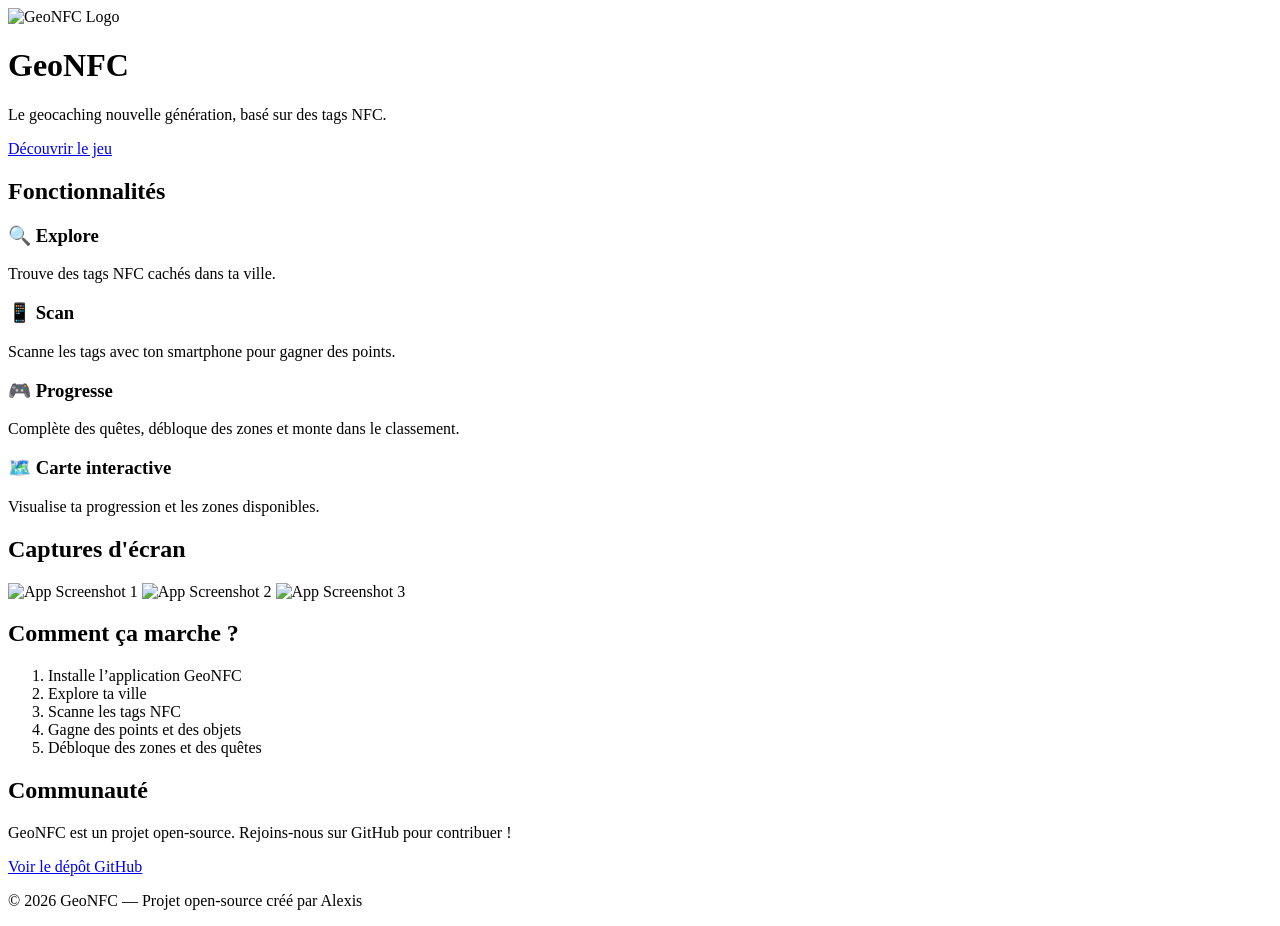
==== index.html @ bad675c5 "Rename website/index.html to index.html" ====
<!DOCTYPE html>
<html lang="fr">
<head>
    <meta charset="UTF-8">
    <title>GeoNFC — Jeu IRL NFC</title>
    <meta name="viewport" content="width=device-width, initial-scale=1">
    <link rel="stylesheet" href="styles.css">
</head>

<body>

<header>
    <img src="assets/logo.png" alt="GeoNFC Logo" class="logo">
    <h1>GeoNFC</h1>
    <p>Le geocaching nouvelle génération, basé sur des tags NFC.</p>
    <a href="#features" class="cta">Découvrir le jeu</a>
</header>

<section id="features">
    <h2>Fonctionnalités</h2>
    <div class="grid">
        <div class="card">
            <h3>🔍 Explore</h3>
            <p>Trouve des tags NFC cachés dans ta ville.</p>
        </div>
        <div class="card">
            <h3>📱 Scan</h3>
            <p>Scanne les tags avec ton smartphone pour gagner des points.</p>
        </div>
        <div class="card">
            <h3>🎮 Progresse</h3>
            <p>Complète des quêtes, débloque des zones et monte dans le classement.</p>
        </div>
        <div class="card">
            <h3>🗺️ Carte interactive</h3>
            <p>Visualise ta progression et les zones disponibles.</p>
        </div>
    </div>
</section>

<section id="screenshots">
    <h2>Captures d'écran</h2>
    <div class="screens">
        <img src="assets/screenshots/app1.png" alt="App Screenshot 1">
        <img src="assets/screenshots/app2.png" alt="App Screenshot 2">
        <img src="assets/screenshots/app3.png" alt="App Screenshot 3">
    </div>
</section>

<section id="how-it-works">
    <h2>Comment ça marche ?</h2>
    <ol>
        <li>Installe l’application GeoNFC</li>
        <li>Explore ta ville</li>
        <li>Scanne les tags NFC</li>
        <li>Gagne des points et des objets</li>
        <li>Débloque des zones et des quêtes</li>
    </ol>
</section>

<section id="community">
    <h2>Communauté</h2>
    <p>GeoNFC est un projet open-source. Rejoins-nous sur GitHub pour contribuer !</p>
    <a href="https://github.com/tonpseudo/GeoNFC" class="cta">Voir le dépôt GitHub</a>
</section>

<footer>
    <p>© 2026 GeoNFC — Projet open-source créé par Alexis</p>
</footer>

<script src="script.js"></script>
</body>
</html>
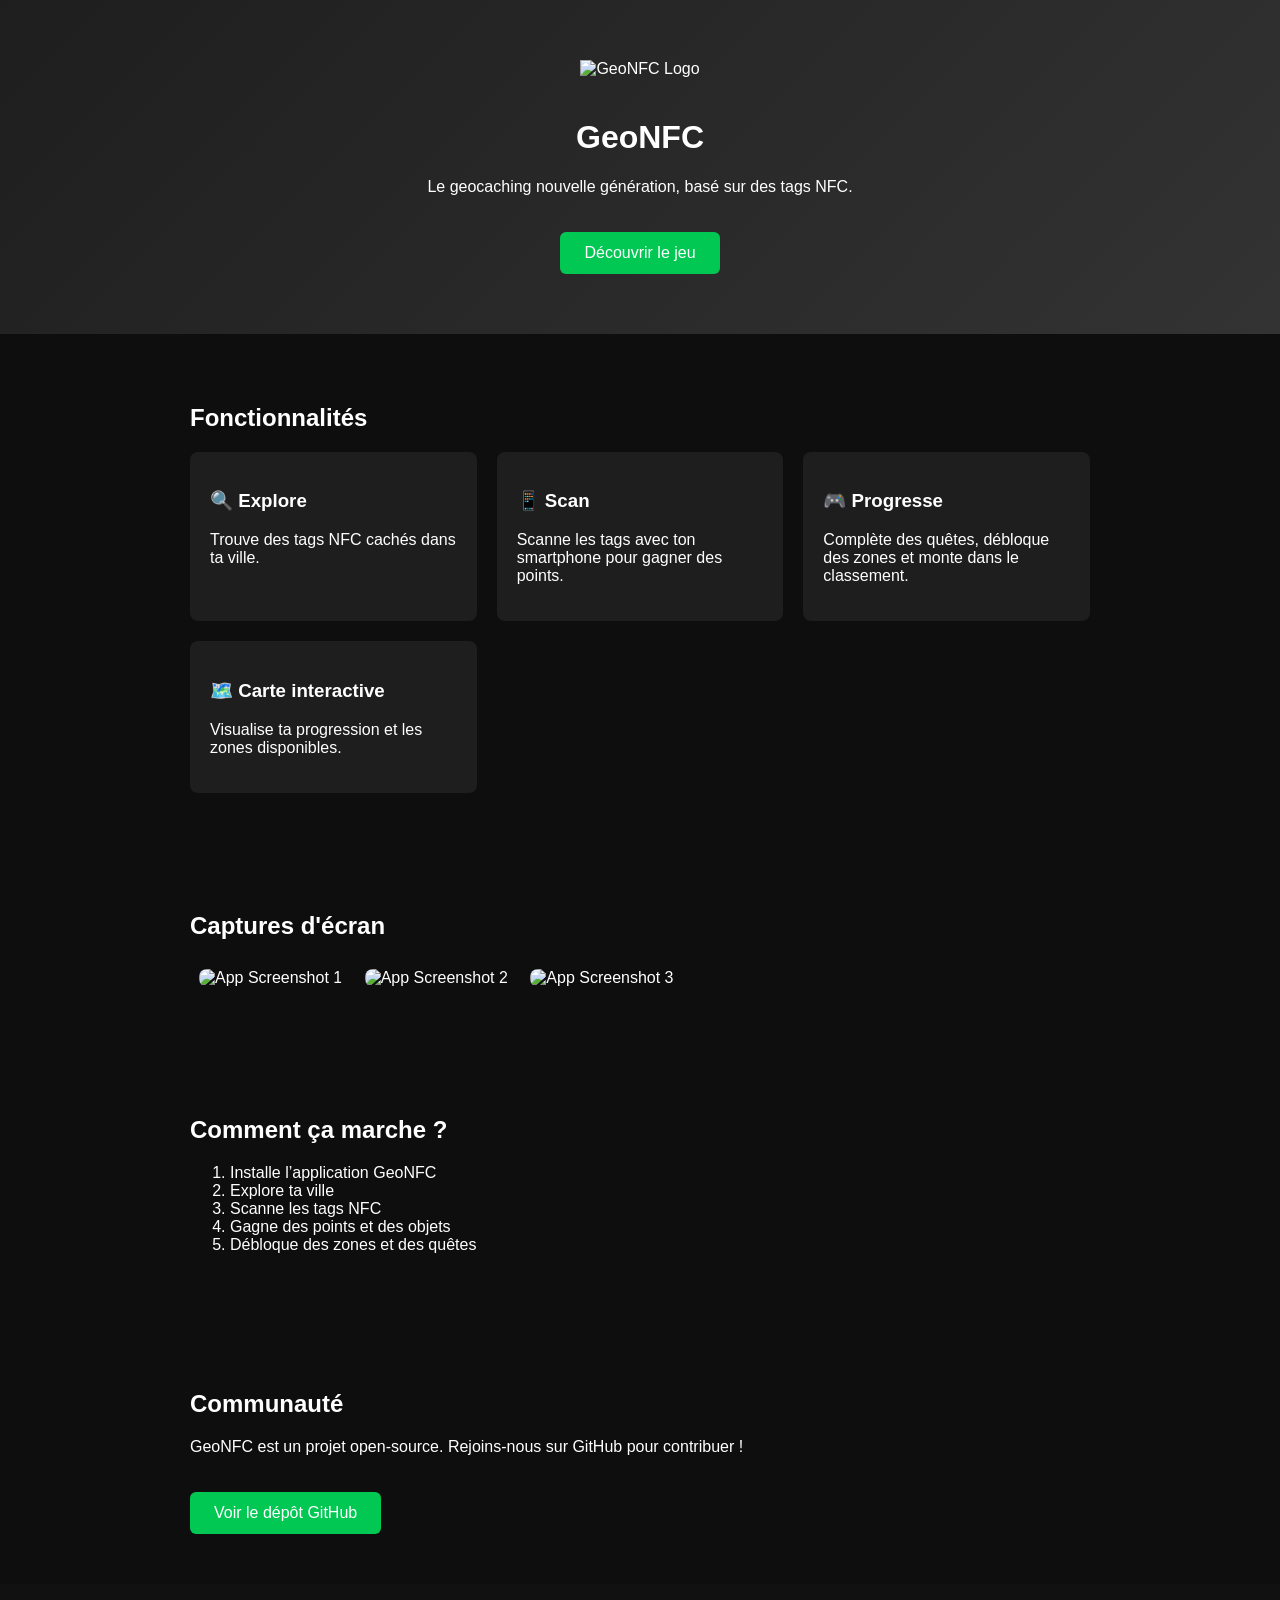
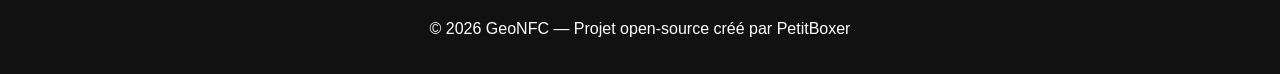
==== commit f2f5236a: "Update footer attribution from Alexis to PetitBoxer" ====
--- a/index.html
+++ b/index.html
@@ -65,7 +65,7 @@
 </section>
 
 <footer>
-    <p>© 2026 GeoNFC — Projet open-source créé par Alexis</p>
+    <p>© 2026 GeoNFC — Projet open-source créé par PetitBoxer</p>
 </footer>
 
 <script src="script.js"></script>
--- a/styles.css
+++ b/styles.css
@@ -0,0 +1,57 @@
+body {
+    margin: 0;
+    font-family: Arial, sans-serif;
+    background: #0e0e0e;
+    color: #fff;
+}
+
+header {
+    text-align: center;
+    padding: 60px 20px;
+    background: linear-gradient(135deg, #1e1e1e, #333);
+}
+
+.logo {
+    width: 120px;
+    margin-bottom: 20px;
+}
+
+.cta {
+    display: inline-block;
+    padding: 12px 24px;
+    background: #00c853;
+    color: #fff;
+    border-radius: 6px;
+    text-decoration: none;
+    margin-top: 20px;
+}
+
+section {
+    padding: 50px 20px;
+    max-width: 900px;
+    margin: auto;
+}
+
+.grid {
+    display: grid;
+    grid-template-columns: repeat(auto-fit, minmax(220px, 1fr));
+    gap: 20px;
+}
+
+.card {
+    background: #1e1e1e;
+    padding: 20px;
+    border-radius: 8px;
+}
+
+.screens img {
+    width: 30%;
+    margin: 1%;
+    border-radius: 8px;
+}
+
+footer {
+    text-align: center;
+    padding: 20px;
+    background: #111;
+}
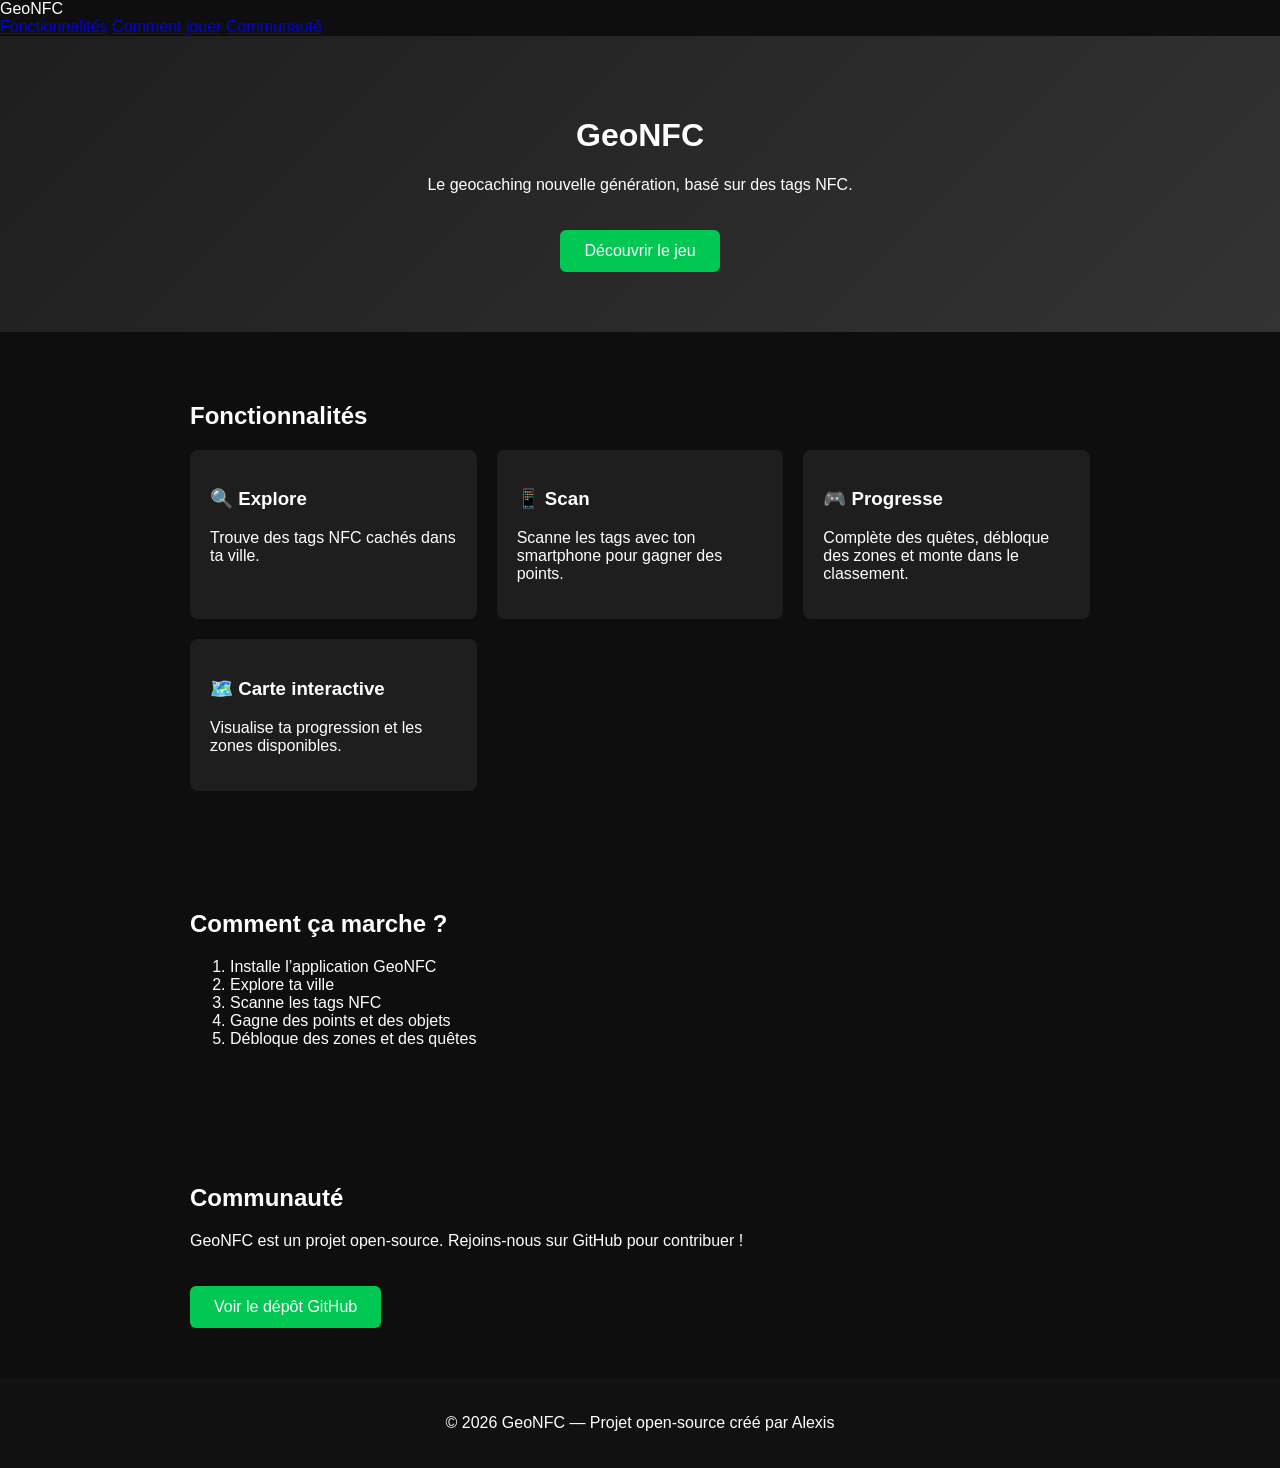
==== commit 25651632: "Refactor index.html structure and update content" ====
--- a/index.html
+++ b/index.html
@@ -9,14 +9,24 @@
 
 <body>
 
-<header>
-    <img src="assets/logo.png" alt="GeoNFC Logo" class="logo">
-    <h1>GeoNFC</h1>
-    <p>Le geocaching nouvelle génération, basé sur des tags NFC.</p>
-    <a href="#features" class="cta">Découvrir le jeu</a>
+<nav class="navbar">
+    <div class="nav-logo">GeoNFC</div>
+    <div class="nav-links">
+        <a href="#features">Fonctionnalités</a>
+        <a href="#how-it-works">Comment jouer</a>
+        <a href="#community">Communauté</a>
+    </div>
+</nav>
+
+<header class="hero">
+    <div class="hero-content">
+        <h1>GeoNFC</h1>
+        <p>Le geocaching nouvelle génération, basé sur des tags NFC.</p>
+        <a href="#features" class="cta">Découvrir le jeu</a>
+    </div>
 </header>
 
-<section id="features">
+<section id="features" class="section">
     <h2>Fonctionnalités</h2>
     <div class="grid">
         <div class="card">
@@ -38,18 +48,9 @@
     </div>
 </section>
 
-<section id="screenshots">
-    <h2>Captures d'écran</h2>
-    <div class="screens">
-        <img src="assets/screenshots/app1.png" alt="App Screenshot 1">
-        <img src="assets/screenshots/app2.png" alt="App Screenshot 2">
-        <img src="assets/screenshots/app3.png" alt="App Screenshot 3">
-    </div>
-</section>
-
-<section id="how-it-works">
+<section id="how-it-works" class="section">
     <h2>Comment ça marche ?</h2>
-    <ol>
+    <ol class="steps">
         <li>Installe l’application GeoNFC</li>
         <li>Explore ta ville</li>
         <li>Scanne les tags NFC</li>
@@ -58,14 +59,14 @@
     </ol>
 </section>
 
-<section id="community">
+<section id="community" class="section">
     <h2>Communauté</h2>
     <p>GeoNFC est un projet open-source. Rejoins-nous sur GitHub pour contribuer !</p>
     <a href="https://github.com/tonpseudo/GeoNFC" class="cta">Voir le dépôt GitHub</a>
 </section>
 
 <footer>
-    <p>© 2026 GeoNFC — Projet open-source créé par PetitBoxer</p>
+    <p>© 2026 GeoNFC — Projet open-source créé par Alexis</p>
 </footer>
 
 <script src="script.js"></script>
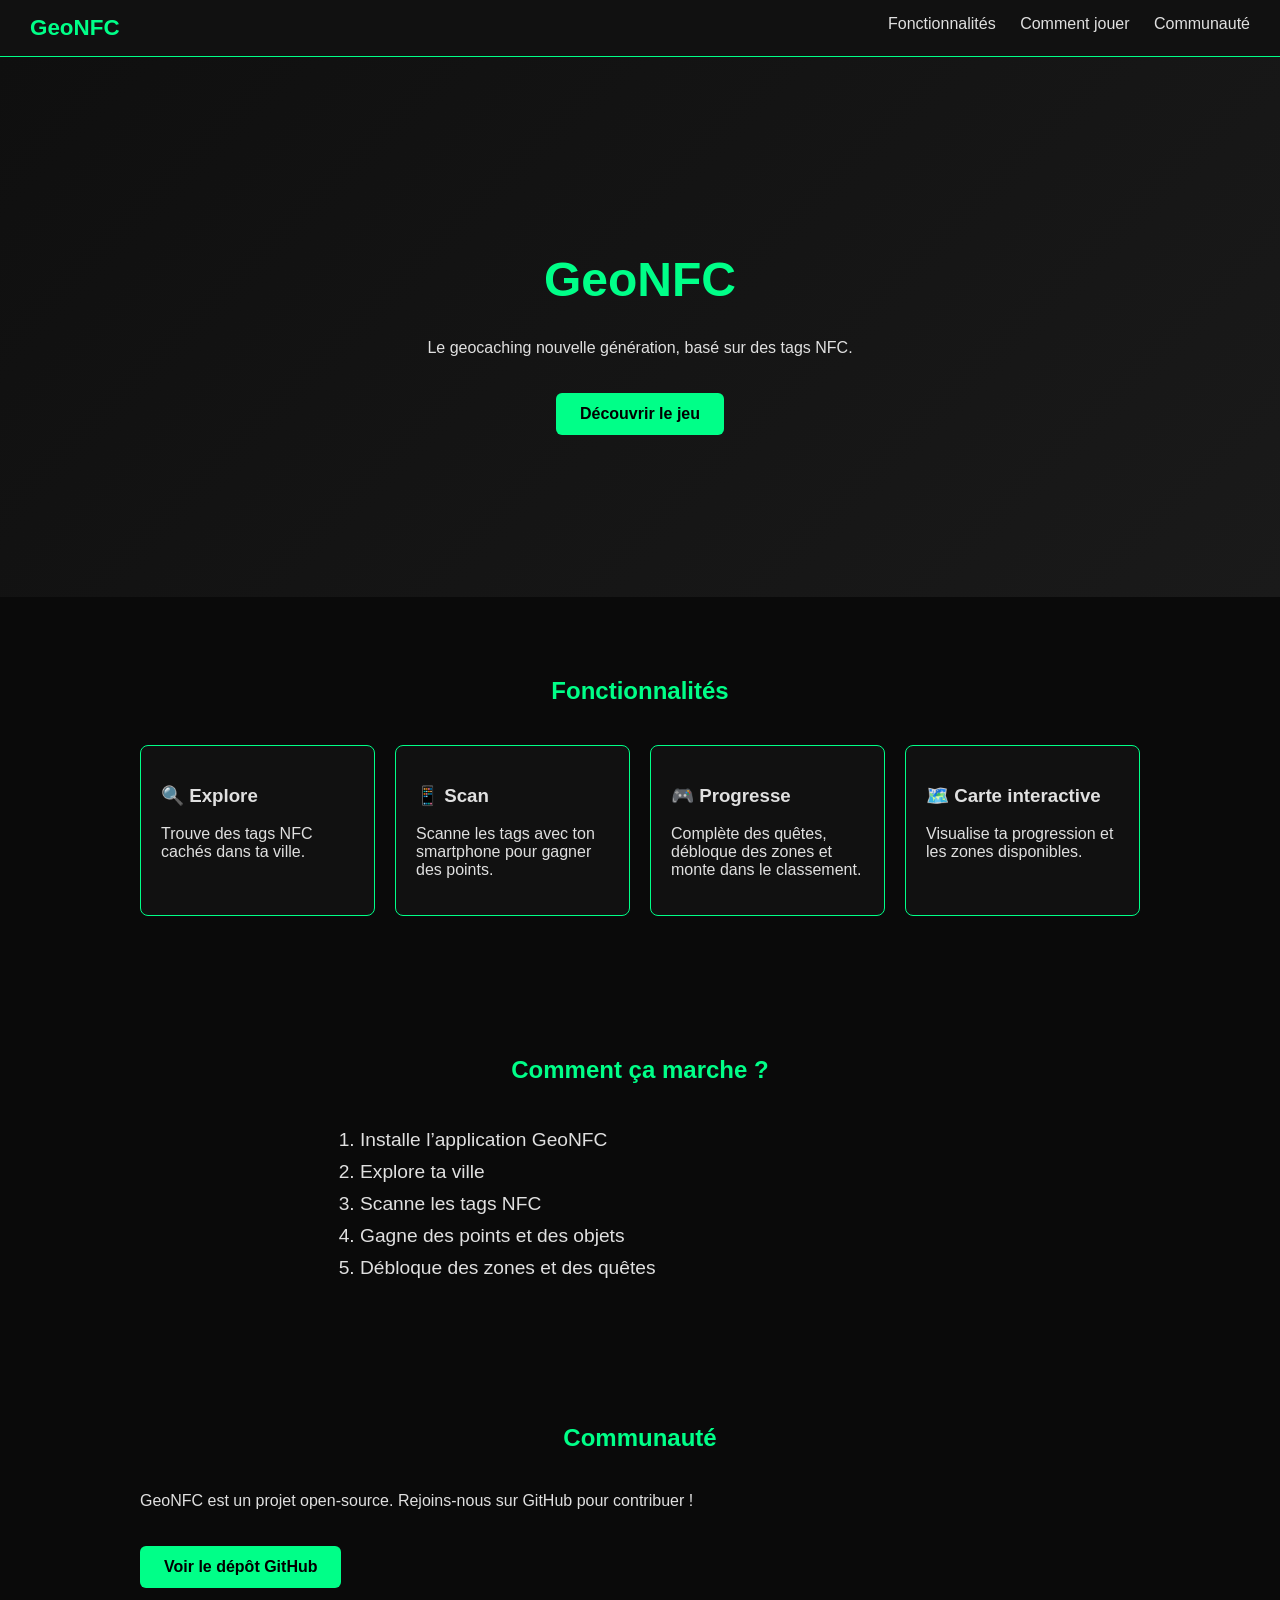
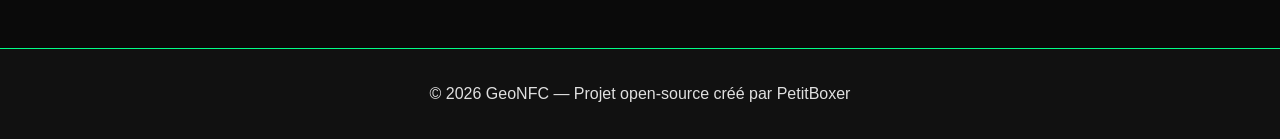
==== commit 715d20dd: "Update footer attribution from Alexis to PetitBoxer" ====
--- a/index.html
+++ b/index.html
@@ -66,7 +66,7 @@
 </section>
 
 <footer>
-    <p>© 2026 GeoNFC — Projet open-source créé par Alexis</p>
+    <p>© 2026 GeoNFC — Projet open-source créé par PetitBoxer</p>
 </footer>
 
 <script src="script.js"></script>
--- a/styles.css
+++ b/styles.css
@@ -1,37 +1,80 @@
+/* --- Global --- */
 body {
     margin: 0;
-    font-family: Arial, sans-serif;
-    background: #0e0e0e;
-    color: #fff;
+    font-family: 'Segoe UI', sans-serif;
+    background: #0a0a0a;
+    color: #e0e0e0;
 }
 
-header {
-    text-align: center;
-    padding: 60px 20px;
-    background: linear-gradient(135deg, #1e1e1e, #333);
+/* --- Navbar --- */
+.navbar {
+    display: flex;
+    justify-content: space-between;
+    padding: 15px 30px;
+    background: #111;
+    border-bottom: 1px solid #00ff88;
 }
 
-.logo {
-    width: 120px;
-    margin-bottom: 20px;
+.nav-logo {
+    font-size: 1.4rem;
+    font-weight: bold;
+    color: #00ff88;
+}
+
+.nav-links a {
+    margin-left: 20px;
+    color: #e0e0e0;
+    text-decoration: none;
+}
+
+.nav-links a:hover {
+    color: #00ff88;
+}
+
+/* --- Hero --- */
+.hero {
+    height: 60vh;
+    background: linear-gradient(135deg, #0f0f0f, #1a1a1a);
+    display: flex;
+    justify-content: center;
+    align-items: center;
+    text-align: center;
+}
+
+.hero-content h1 {
+    font-size: 3rem;
+    color: #00ff88;
 }
 
 .cta {
     display: inline-block;
+    margin-top: 20px;
     padding: 12px 24px;
-    background: #00c853;
-    color: #fff;
+    background: #00ff88;
+    color: #000;
     border-radius: 6px;
     text-decoration: none;
-    margin-top: 20px;
+    font-weight: bold;
 }
 
-section {
-    padding: 50px 20px;
-    max-width: 900px;
+.cta:hover {
+    background: #00cc66;
+}
+
+/* --- Sections --- */
+.section {
+    padding: 60px 20px;
+    max-width: 1000px;
     margin: auto;
 }
 
+.section h2 {
+    text-align: center;
+    color: #00ff88;
+    margin-bottom: 40px;
+}
+
+/* --- Grid --- */
 .grid {
     display: grid;
     grid-template-columns: repeat(auto-fit, minmax(220px, 1fr));
@@ -39,19 +82,29 @@
 }
 
 .card {
-    background: #1e1e1e;
+    background: #111;
     padding: 20px;
+    border: 1px solid #00ff88;
     border-radius: 8px;
+    transition: transform 0.2s;
 }
 
-.screens img {
-    width: 30%;
-    margin: 1%;
-    border-radius: 8px;
+.card:hover {
+    transform: translateY(-5px);
 }
 
+/* --- Steps --- */
+.steps {
+    max-width: 600px;
+    margin: auto;
+    font-size: 1.2rem;
+    line-height: 2rem;
+}
+
+/* --- Footer --- */
 footer {
     text-align: center;
     padding: 20px;
     background: #111;
+    border-top: 1px solid #00ff88;
 }
